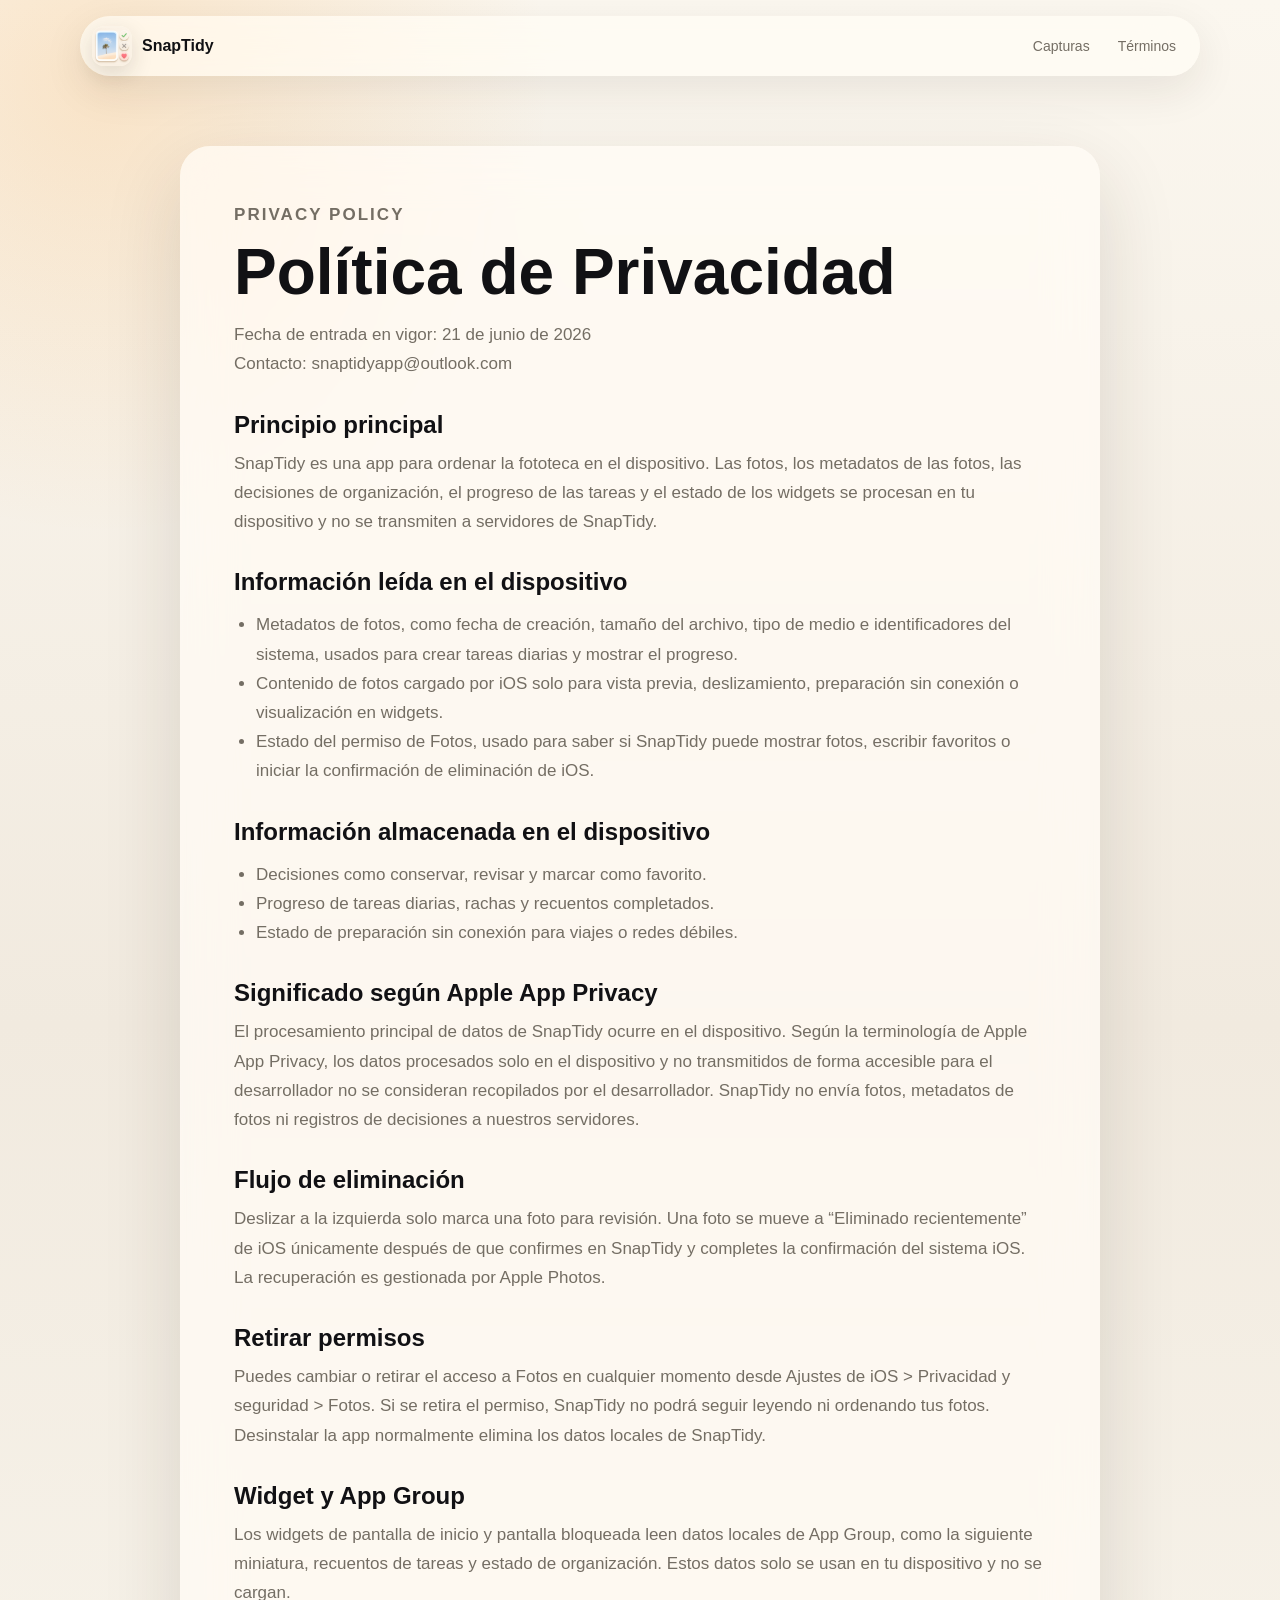
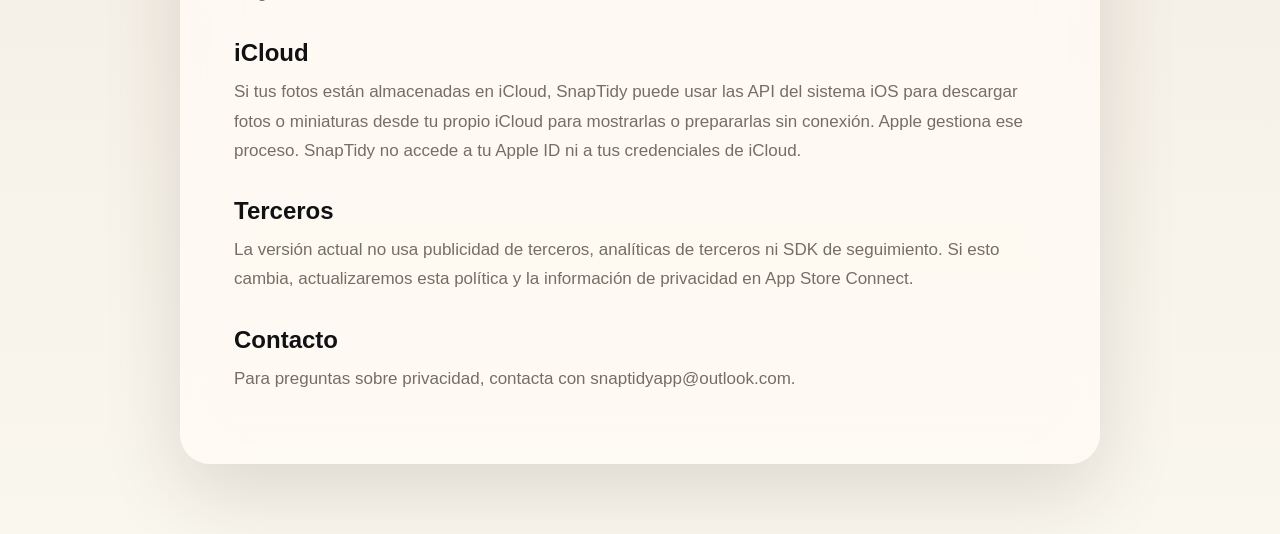
==== privacy-es.html @ 53bc17c9 "Add files via upload" ====
<!doctype html>
<html lang="es">
  <head>
    <meta charset="utf-8" />
    <meta name="viewport" content="width=device-width, initial-scale=1" />
    <title>Política de Privacidad - SnapTidy</title>
    <link rel="icon" type="image/png" href="./app-icon-light.png" />
    <link rel="apple-touch-icon" href="./app-icon-light.png" />
    <link rel="stylesheet" href="./styles.css" />
  </head>
  <body>
    <header class="site-header">
      <a class="brand" href="./index.html">
        <img class="brand-mark" src="./app-icon-light.png" alt="" />
        <span>SnapTidy</span>
      </a>
      <nav class="nav-links" aria-label="Main navigation">
        <a href="./index.html#screens">Capturas</a>
        <a href="./terms-en.html">Términos</a>
      </nav>
    </header>

    <main class="legal-page">
      <article class="legal-card">
        <p class="eyebrow">Privacy Policy</p>
        <h1>Política de Privacidad</h1>
        <p class="legal-meta">Fecha de entrada en vigor: 21 de junio de 2026<br />Contacto: snaptidyapp@outlook.com</p>

        <h2>Principio principal</h2>
        <p>SnapTidy es una app para ordenar la fototeca en el dispositivo. Las fotos, los metadatos de las fotos, las decisiones de organización, el progreso de las tareas y el estado de los widgets se procesan en tu dispositivo y no se transmiten a servidores de SnapTidy.</p>

        <h2>Información leída en el dispositivo</h2>
        <ul>
          <li>Metadatos de fotos, como fecha de creación, tamaño del archivo, tipo de medio e identificadores del sistema, usados para crear tareas diarias y mostrar el progreso.</li>
          <li>Contenido de fotos cargado por iOS solo para vista previa, deslizamiento, preparación sin conexión o visualización en widgets.</li>
          <li>Estado del permiso de Fotos, usado para saber si SnapTidy puede mostrar fotos, escribir favoritos o iniciar la confirmación de eliminación de iOS.</li>
        </ul>

        <h2>Información almacenada en el dispositivo</h2>
        <ul>
          <li>Decisiones como conservar, revisar y marcar como favorito.</li>
          <li>Progreso de tareas diarias, rachas y recuentos completados.</li>
          <li>Estado de preparación sin conexión para viajes o redes débiles.</li>
        </ul>

        <h2>Significado según Apple App Privacy</h2>
        <p>El procesamiento principal de datos de SnapTidy ocurre en el dispositivo. Según la terminología de Apple App Privacy, los datos procesados solo en el dispositivo y no transmitidos de forma accesible para el desarrollador no se consideran recopilados por el desarrollador. SnapTidy no envía fotos, metadatos de fotos ni registros de decisiones a nuestros servidores.</p>

        <h2>Flujo de eliminación</h2>
        <p>Deslizar a la izquierda solo marca una foto para revisión. Una foto se mueve a “Eliminado recientemente” de iOS únicamente después de que confirmes en SnapTidy y completes la confirmación del sistema iOS. La recuperación es gestionada por Apple Photos.</p>

        <h2>Retirar permisos</h2>
        <p>Puedes cambiar o retirar el acceso a Fotos en cualquier momento desde Ajustes de iOS > Privacidad y seguridad > Fotos. Si se retira el permiso, SnapTidy no podrá seguir leyendo ni ordenando tus fotos. Desinstalar la app normalmente elimina los datos locales de SnapTidy.</p>

        <h2>Widget y App Group</h2>
        <p>Los widgets de pantalla de inicio y pantalla bloqueada leen datos locales de App Group, como la siguiente miniatura, recuentos de tareas y estado de organización. Estos datos solo se usan en tu dispositivo y no se cargan.</p>

        <h2>iCloud</h2>
        <p>Si tus fotos están almacenadas en iCloud, SnapTidy puede usar las API del sistema iOS para descargar fotos o miniaturas desde tu propio iCloud para mostrarlas o prepararlas sin conexión. Apple gestiona ese proceso. SnapTidy no accede a tu Apple ID ni a tus credenciales de iCloud.</p>

        <h2>Terceros</h2>
        <p>La versión actual no usa publicidad de terceros, analíticas de terceros ni SDK de seguimiento. Si esto cambia, actualizaremos esta política y la información de privacidad en App Store Connect.</p>

        <h2>Contacto</h2>
        <p>Para preguntas sobre privacidad, contacta con snaptidyapp@outlook.com.</p>
      </article>
    </main>
  </body>
</html>
---- styles.css ----
:root {
  color-scheme: light;
  --text: #111114;
  --muted: #746e64;
  --paper: #f8f4ec;
  --card: rgba(255, 252, 246, 0.76);
  --cream: #fffcf6;
  --ink: #18181c;
  --orange: #f49a2f;
  --blue: #8fb6ee;
  --pink: #f37aa3;
  --green: #55c975;
  --shadow: 0 28px 80px rgba(48, 35, 19, 0.14);
  font-family: -apple-system, BlinkMacSystemFont, "SF Pro Display", "PingFang SC", "Segoe UI", sans-serif;
}

* {
  box-sizing: border-box;
}

html {
  scroll-behavior: smooth;
}

body {
  margin: 0;
  overflow-x: hidden;
  color: var(--text);
  background:
    radial-gradient(circle at 8% 4%, rgba(244, 154, 47, 0.2), transparent 28rem),
    linear-gradient(180deg, #fbf7ef 0%, #f1eadf 48%, #faf7ef 100%);
}

a {
  color: inherit;
  text-decoration: none;
}

img {
  display: block;
  max-width: 100%;
}

.site-header {
  position: sticky;
  top: 16px;
  z-index: 20;
  width: min(1120px, calc(100% - 32px));
  margin: 16px auto 0;
  display: flex;
  align-items: center;
  justify-content: space-between;
  gap: 16px;
  padding: 10px 12px;
  border-radius: 30px;
  background: rgba(255, 252, 246, 0.72);
  backdrop-filter: blur(26px) saturate(140%);
  box-shadow: 0 14px 44px rgba(48, 35, 19, 0.09);
}

.brand,
.nav-links,
.site-footer nav,
.hero-actions {
  display: flex;
  align-items: center;
}

.brand {
  gap: 10px;
  font-weight: 820;
  letter-spacing: 0;
}

.brand-mark {
  width: 40px;
  height: 40px;
  border-radius: 12px;
  object-fit: cover;
  box-shadow: 0 8px 22px rgba(41, 32, 22, 0.14);
}

.nav-links,
.site-footer nav {
  gap: 4px;
  color: var(--muted);
  font-size: 14px;
}

.nav-links a,
.site-footer a,
.lang-toggle {
  padding: 10px 12px;
  border-radius: 999px;
}

.nav-links a:hover,
.site-footer a:hover,
.lang-toggle:hover {
  color: var(--ink);
  background: rgba(255, 255, 255, 0.68);
}

.lang-toggle {
  border: 0;
  color: var(--ink);
  background: rgba(255, 255, 255, 0.78);
  font: inherit;
  font-weight: 820;
  cursor: pointer;
}

.hero {
  width: min(1120px, calc(100% - 32px));
  min-height: calc(100vh - 92px);
  margin: 0 auto;
  display: grid;
  grid-template-columns: minmax(0, 0.85fr) minmax(320px, 0.8fr);
  align-items: center;
  gap: 64px;
  padding: 58px 0 46px;
}

.hero-icon {
  width: 84px;
  height: 84px;
  margin-bottom: 22px;
  border-radius: 24px;
  box-shadow: 0 18px 48px rgba(48, 35, 19, 0.18);
}

.eyebrow {
  margin: 0 0 14px;
  color: var(--orange);
  font-size: 12px;
  font-weight: 850;
  letter-spacing: 0.12em;
  text-transform: uppercase;
}

h1,
h2,
h3,
p {
  margin-top: 0;
}

h1 {
  margin-bottom: 18px;
  font-size: clamp(58px, 8vw, 108px);
  line-height: 0.92;
  letter-spacing: 0;
}

h1 span {
  display: block;
}

h2 {
  margin-bottom: 12px;
  font-size: clamp(34px, 5vw, 64px);
  line-height: 1;
  letter-spacing: 0;
}

h3 {
  margin-bottom: 10px;
  font-size: 28px;
  line-height: 1.08;
}

.hero-line,
.section-title p,
.story-card p,
.icloud-copy p,
.legal-card p,
.legal-card li {
  color: var(--muted);
  line-height: 1.72;
}

.hero-line {
  max-width: 520px;
  margin-bottom: 28px;
  font-size: 21px;
}

.hero-actions {
  flex-wrap: wrap;
  gap: 12px;
}

.button {
  display: inline-flex;
  align-items: center;
  justify-content: center;
  min-height: 48px;
  padding: 0 20px;
  border-radius: 16px;
  font-weight: 800;
  box-shadow: 0 12px 30px rgba(48, 35, 19, 0.1);
}

.button.primary {
  color: white;
  background: var(--ink);
}

.button.secondary {
  background: rgba(255, 255, 255, 0.7);
}

.button.invert {
  color: var(--ink);
  background: white;
}

.hero-stage {
  position: relative;
  justify-self: center;
  width: min(468px, 100%);
  padding: 10px;
  border-radius: 38px;
  background: var(--card);
  backdrop-filter: blur(26px) saturate(140%);
  box-shadow: var(--shadow);
}

.phone-main {
  width: 100%;
  max-height: 74vh;
  object-fit: contain;
  border-radius: 30px;
}

.floating-decision {
  position: absolute;
  right: -26px;
  min-height: 44px;
  padding: 0 16px;
  display: inline-flex;
  align-items: center;
  border-radius: 999px;
  background: rgba(255, 252, 246, 0.82);
  backdrop-filter: blur(20px);
  box-shadow: 0 16px 42px rgba(48, 35, 19, 0.14);
  font-weight: 820;
}

.floating-decision.keep {
  top: 18%;
  border-left: 5px solid var(--green);
}

.floating-decision.discard {
  top: 32%;
  border-left: 5px solid var(--orange);
}

.floating-decision.love {
  top: 46%;
  border-left: 5px solid var(--pink);
}

.metrics {
  width: min(1120px, calc(100% - 32px));
  margin: -18px auto 76px;
  display: grid;
  grid-template-columns: repeat(3, minmax(0, 1fr));
  gap: 14px;
}

.metrics article,
.story-card,
.icloud-panel,
.legal-card {
  background: var(--card);
  backdrop-filter: blur(26px) saturate(140%);
  box-shadow: var(--shadow);
}

.metrics article {
  padding: 22px;
  border-radius: 28px;
}

.metrics strong {
  display: block;
  font-size: 42px;
  line-height: 1;
}

.metrics span {
  display: block;
  margin-top: 8px;
  color: var(--muted);
  font-size: 14px;
}

.flow-section,
.icloud-section,
.screens-section {
  width: min(1120px, calc(100% - 32px));
  margin: 0 auto;
  padding: 80px 0;
}

.section-title {
  max-width: 780px;
  margin-bottom: 30px;
}

.section-title.compact {
  max-width: 620px;
}

.story-grid {
  display: grid;
  grid-template-columns: 1.1fr 0.9fr;
  gap: 16px;
}

.story-card {
  min-height: 280px;
  padding: 26px;
  border-radius: 32px;
  overflow: hidden;
}

.story-card.large {
  grid-row: span 3;
  display: grid;
  grid-template-rows: auto 1fr;
  gap: 22px;
}

.story-card.large img {
  width: min(360px, 92%);
  justify-self: center;
  align-self: end;
  border-radius: 28px;
}

.story-card.dark {
  color: white;
  background: var(--ink);
}

.story-card.dark p,
.story-card.dark small {
  color: rgba(255, 255, 255, 0.68);
}

.step {
  display: inline-flex;
  align-items: center;
  justify-content: center;
  width: 44px;
  height: 44px;
  margin-bottom: 28px;
  border-radius: 15px;
  color: white;
  background: var(--orange);
  font-weight: 850;
}

.story-card small {
  color: var(--orange);
  font-weight: 800;
}

.icloud-section {
  display: grid;
  grid-template-columns: minmax(0, 1fr) minmax(300px, 0.72fr);
  align-items: center;
  gap: 28px;
}

.icloud-copy p {
  max-width: 680px;
  font-size: 18px;
}

.english-line {
  padding-left: 18px;
  border-left: 4px solid var(--orange);
}

.icloud-panel {
  padding: 28px;
  border-radius: 32px;
}

.icloud-panel span {
  color: var(--orange);
  font-size: 13px;
  font-weight: 850;
  letter-spacing: 0.08em;
}

.icloud-panel strong {
  display: block;
  margin: 12px 0 24px;
  font-size: 38px;
  line-height: 1;
}

.icloud-panel ul {
  display: grid;
  gap: 12px;
  margin: 0;
  padding-left: 20px;
  color: var(--muted);
}

.screens-section {
  width: 100%;
  padding-left: max(16px, calc((100% - 1120px) / 2));
  padding-right: max(16px, calc((100% - 1120px) / 2));
  background: var(--cream);
}

.screen-pairs {
  display: grid;
  grid-template-columns: 0.9fr 1.1fr 0.9fr;
  align-items: end;
  gap: 16px;
}

.screen-pairs figure {
  margin: 0;
  padding: 10px;
  border-radius: 30px;
  background: #f4ecdf;
  box-shadow: 0 22px 54px rgba(48, 35, 19, 0.12);
}

.screen-pairs img {
  width: 100%;
  height: min(58vw, 620px);
  object-fit: contain;
  border-radius: 22px;
}

.screen-pairs figcaption {
  padding: 12px 6px 4px;
  color: var(--muted);
  font-weight: 750;
}

.privacy-band {
  width: min(1120px, calc(100% - 32px));
  margin: 76px auto;
  display: flex;
  align-items: center;
  justify-content: space-between;
  gap: 22px;
  padding: 30px;
  border-radius: 34px;
  color: white;
  background: var(--ink);
  box-shadow: var(--shadow);
}

.privacy-band h2 {
  margin: 0;
  font-size: clamp(30px, 4vw, 52px);
}

.site-footer {
  width: min(1120px, calc(100% - 32px));
  margin: 0 auto;
  display: flex;
  align-items: center;
  justify-content: space-between;
  gap: 20px;
  padding: 24px 0 42px;
  color: var(--muted);
}

.site-footer strong {
  color: var(--ink);
}

.legal-page {
  width: min(920px, calc(100% - 32px));
  margin: 0 auto;
  padding: 70px 0;
}

.legal-card {
  padding: clamp(24px, 5vw, 54px);
  border-radius: 30px;
}

.legal-card h1 {
  font-size: clamp(38px, 6vw, 64px);
}

.legal-card h2 {
  margin-top: 34px;
  font-size: 24px;
}

.legal-card p,
.legal-card li {
  font-size: 17px;
}

.legal-card ul {
  padding-left: 22px;
}

.legal-meta {
  color: var(--muted);
  font-size: 15px;
}

@media (max-width: 900px) {
  .site-header {
    align-items: flex-start;
  }

  .nav-links {
    flex-wrap: wrap;
    justify-content: flex-end;
  }

  .hero,
  .icloud-section,
  .story-grid {
    grid-template-columns: 1fr;
  }

  .hero {
    min-height: auto;
    gap: 34px;
    padding-top: 46px;
  }

  .hero-stage {
    width: min(430px, 92vw);
  }

  .floating-decision {
    right: 14px;
  }

  .metrics,
  .screen-pairs {
    grid-template-columns: 1fr;
  }
}

@media (max-width: 620px) {
  .site-header,
  .site-footer,
  .privacy-band {
    flex-direction: column;
    align-items: stretch;
  }

  .nav-links,
  .site-footer nav {
    justify-content: flex-start;
    flex-wrap: wrap;
  }

  h1 {
    font-size: clamp(48px, 15vw, 64px);
  }

  .hero-copy,
  .hero-line {
    max-width: 100%;
    overflow-wrap: anywhere;
  }

  .hero-line {
    font-size: 18px;
  }

  h2 {
    font-size: clamp(34px, 11vw, 46px);
  }

  .hero-icon {
    width: 72px;
    height: 72px;
  }

  .metrics {
    margin-top: 0;
  }

  .hero-stage {
    width: 100%;
    overflow: hidden;
  }

  .floating-decision {
    display: none;
  }

  .screen-pairs {
    display: flex;
    overflow-x: auto;
    scroll-snap-type: x mandatory;
    padding-bottom: 12px;
  }

  .screen-pairs figure {
    flex: 0 0 82%;
    scroll-snap-align: center;
  }

  .screen-pairs img {
    height: 540px;
  }
}
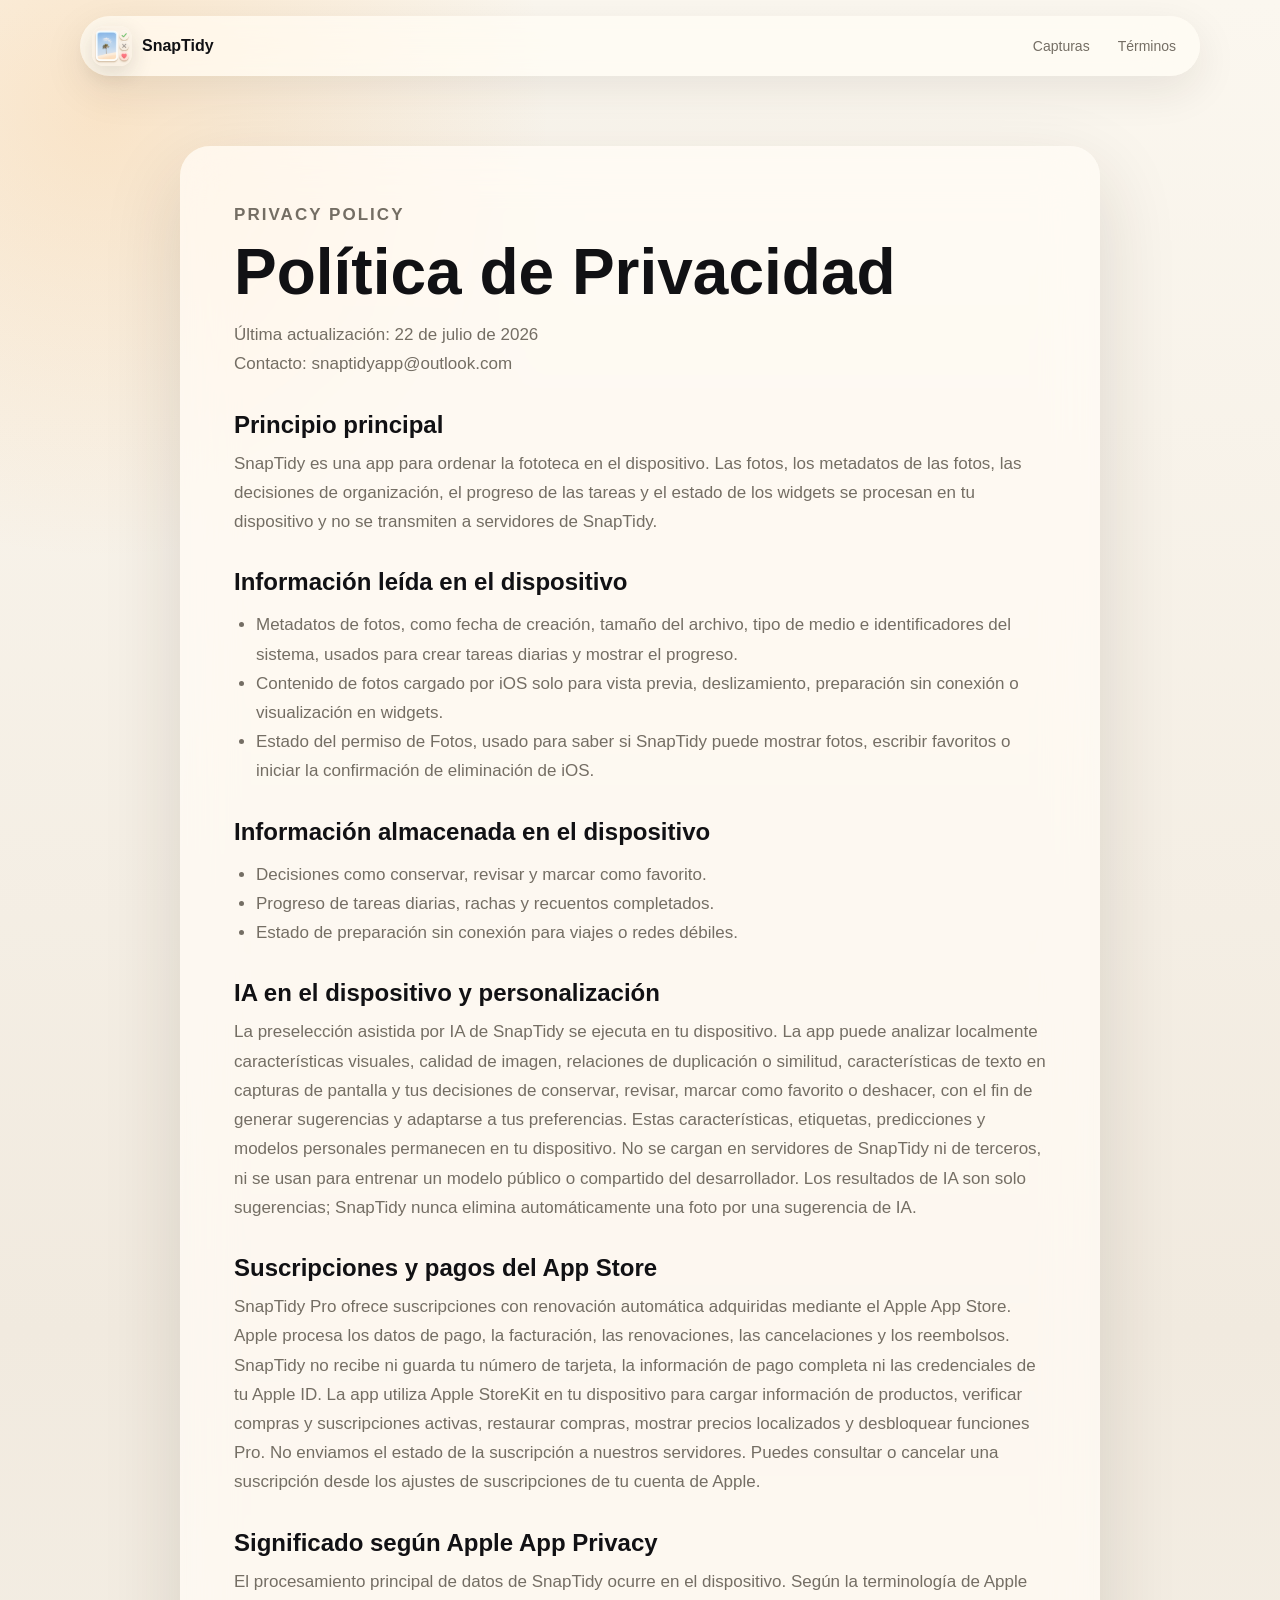
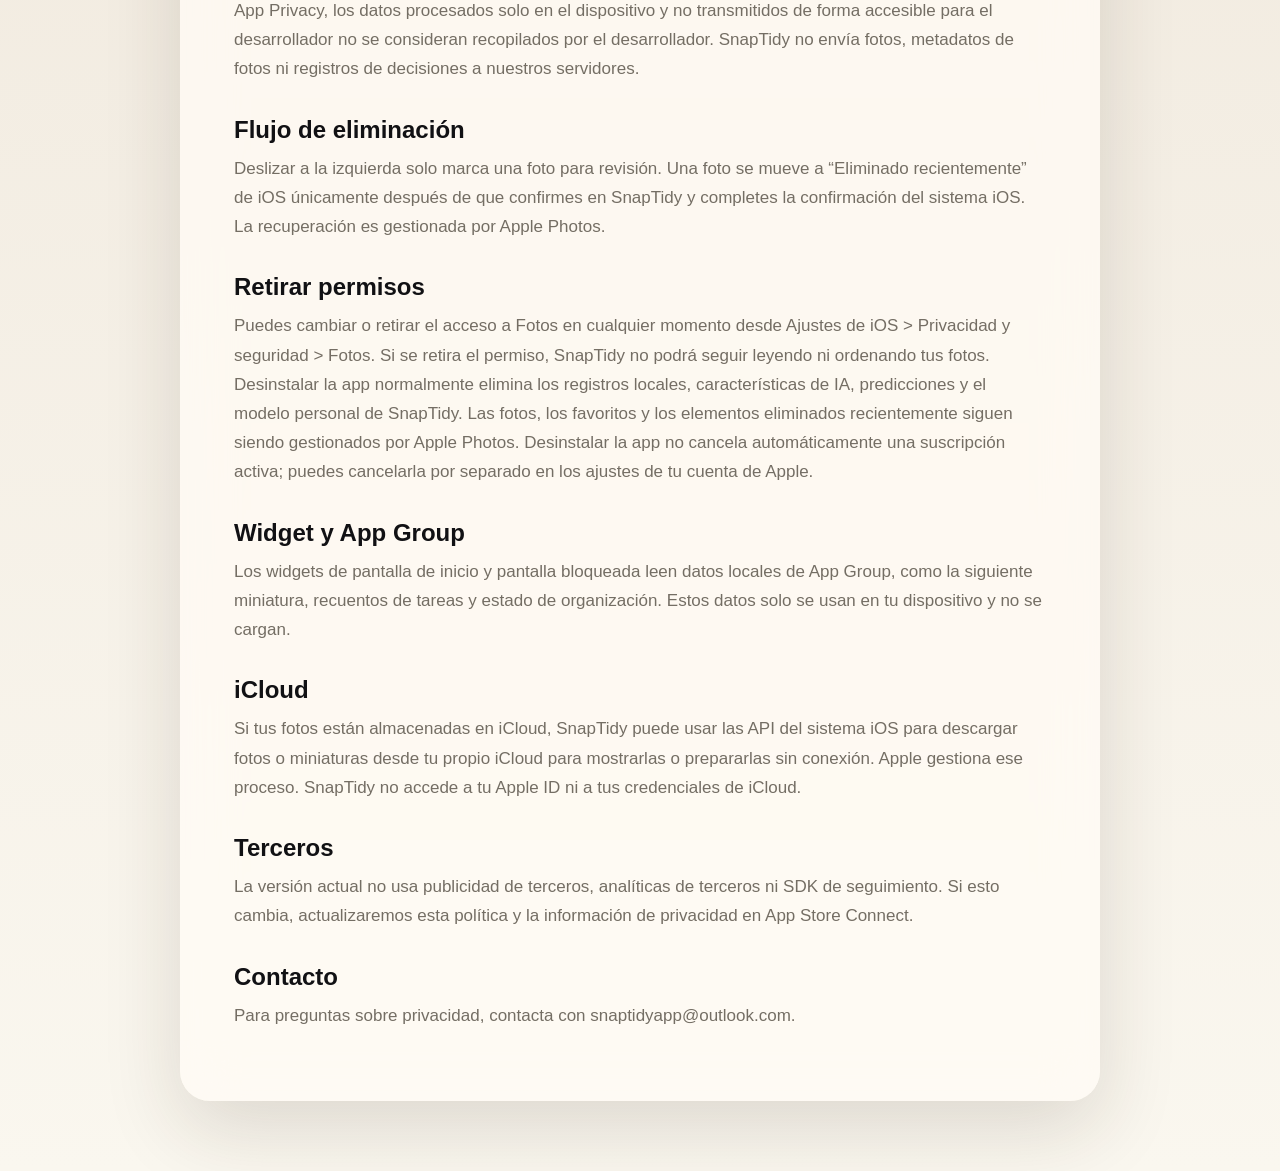
==== commit e79dff0e: "Update privacy policy for on-device AI and subscriptions" ====
--- a/privacy-es.html
+++ b/privacy-es.html
@@ -24,7 +24,7 @@
       <article class="legal-card">
         <p class="eyebrow">Privacy Policy</p>
         <h1>Política de Privacidad</h1>
-        <p class="legal-meta">Fecha de entrada en vigor: 21 de junio de 2026<br />Contacto: snaptidyapp@outlook.com</p>
+        <p class="legal-meta">Última actualización: 22 de julio de 2026<br />Contacto: snaptidyapp@outlook.com</p>
 
         <h2>Principio principal</h2>
         <p>SnapTidy es una app para ordenar la fototeca en el dispositivo. Las fotos, los metadatos de las fotos, las decisiones de organización, el progreso de las tareas y el estado de los widgets se procesan en tu dispositivo y no se transmiten a servidores de SnapTidy.</p>
@@ -43,6 +43,12 @@
           <li>Estado de preparación sin conexión para viajes o redes débiles.</li>
         </ul>
 
+        <h2>IA en el dispositivo y personalización</h2>
+        <p>La preselección asistida por IA de SnapTidy se ejecuta en tu dispositivo. La app puede analizar localmente características visuales, calidad de imagen, relaciones de duplicación o similitud, características de texto en capturas de pantalla y tus decisiones de conservar, revisar, marcar como favorito o deshacer, con el fin de generar sugerencias y adaptarse a tus preferencias. Estas características, etiquetas, predicciones y modelos personales permanecen en tu dispositivo. No se cargan en servidores de SnapTidy ni de terceros, ni se usan para entrenar un modelo público o compartido del desarrollador. Los resultados de IA son solo sugerencias; SnapTidy nunca elimina automáticamente una foto por una sugerencia de IA.</p>
+
+        <h2>Suscripciones y pagos del App Store</h2>
+        <p>SnapTidy Pro ofrece suscripciones con renovación automática adquiridas mediante el Apple App Store. Apple procesa los datos de pago, la facturación, las renovaciones, las cancelaciones y los reembolsos. SnapTidy no recibe ni guarda tu número de tarjeta, la información de pago completa ni las credenciales de tu Apple ID. La app utiliza Apple StoreKit en tu dispositivo para cargar información de productos, verificar compras y suscripciones activas, restaurar compras, mostrar precios localizados y desbloquear funciones Pro. No enviamos el estado de la suscripción a nuestros servidores. Puedes consultar o cancelar una suscripción desde los ajustes de suscripciones de tu cuenta de Apple.</p>
+
         <h2>Significado según Apple App Privacy</h2>
         <p>El procesamiento principal de datos de SnapTidy ocurre en el dispositivo. Según la terminología de Apple App Privacy, los datos procesados solo en el dispositivo y no transmitidos de forma accesible para el desarrollador no se consideran recopilados por el desarrollador. SnapTidy no envía fotos, metadatos de fotos ni registros de decisiones a nuestros servidores.</p>
 
@@ -50,7 +56,7 @@
         <p>Deslizar a la izquierda solo marca una foto para revisión. Una foto se mueve a “Eliminado recientemente” de iOS únicamente después de que confirmes en SnapTidy y completes la confirmación del sistema iOS. La recuperación es gestionada por Apple Photos.</p>
 
         <h2>Retirar permisos</h2>
-        <p>Puedes cambiar o retirar el acceso a Fotos en cualquier momento desde Ajustes de iOS > Privacidad y seguridad > Fotos. Si se retira el permiso, SnapTidy no podrá seguir leyendo ni ordenando tus fotos. Desinstalar la app normalmente elimina los datos locales de SnapTidy.</p>
+        <p>Puedes cambiar o retirar el acceso a Fotos en cualquier momento desde Ajustes de iOS > Privacidad y seguridad > Fotos. Si se retira el permiso, SnapTidy no podrá seguir leyendo ni ordenando tus fotos. Desinstalar la app normalmente elimina los registros locales, características de IA, predicciones y el modelo personal de SnapTidy. Las fotos, los favoritos y los elementos eliminados recientemente siguen siendo gestionados por Apple Photos. Desinstalar la app no cancela automáticamente una suscripción activa; puedes cancelarla por separado en los ajustes de tu cuenta de Apple.</p>
 
         <h2>Widget y App Group</h2>
         <p>Los widgets de pantalla de inicio y pantalla bloqueada leen datos locales de App Group, como la siguiente miniatura, recuentos de tareas y estado de organización. Estos datos solo se usan en tu dispositivo y no se cargan.</p>
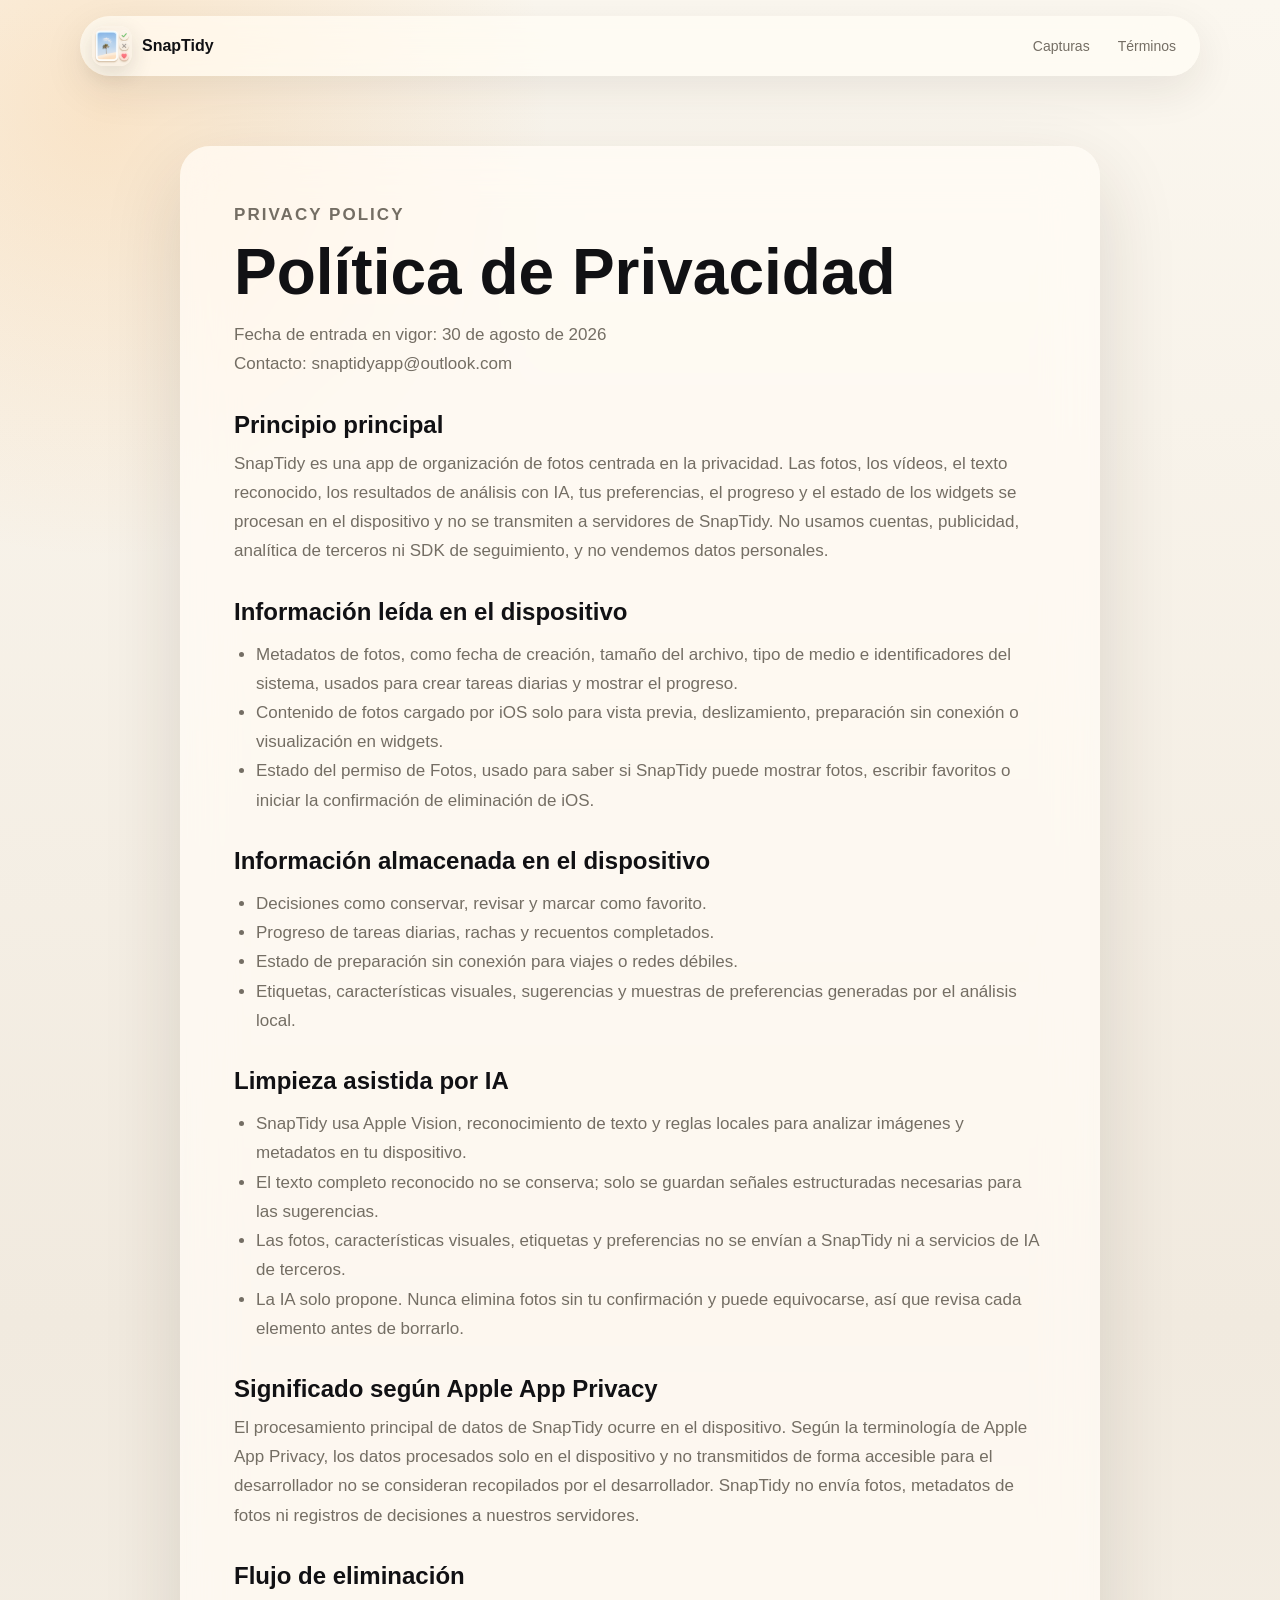
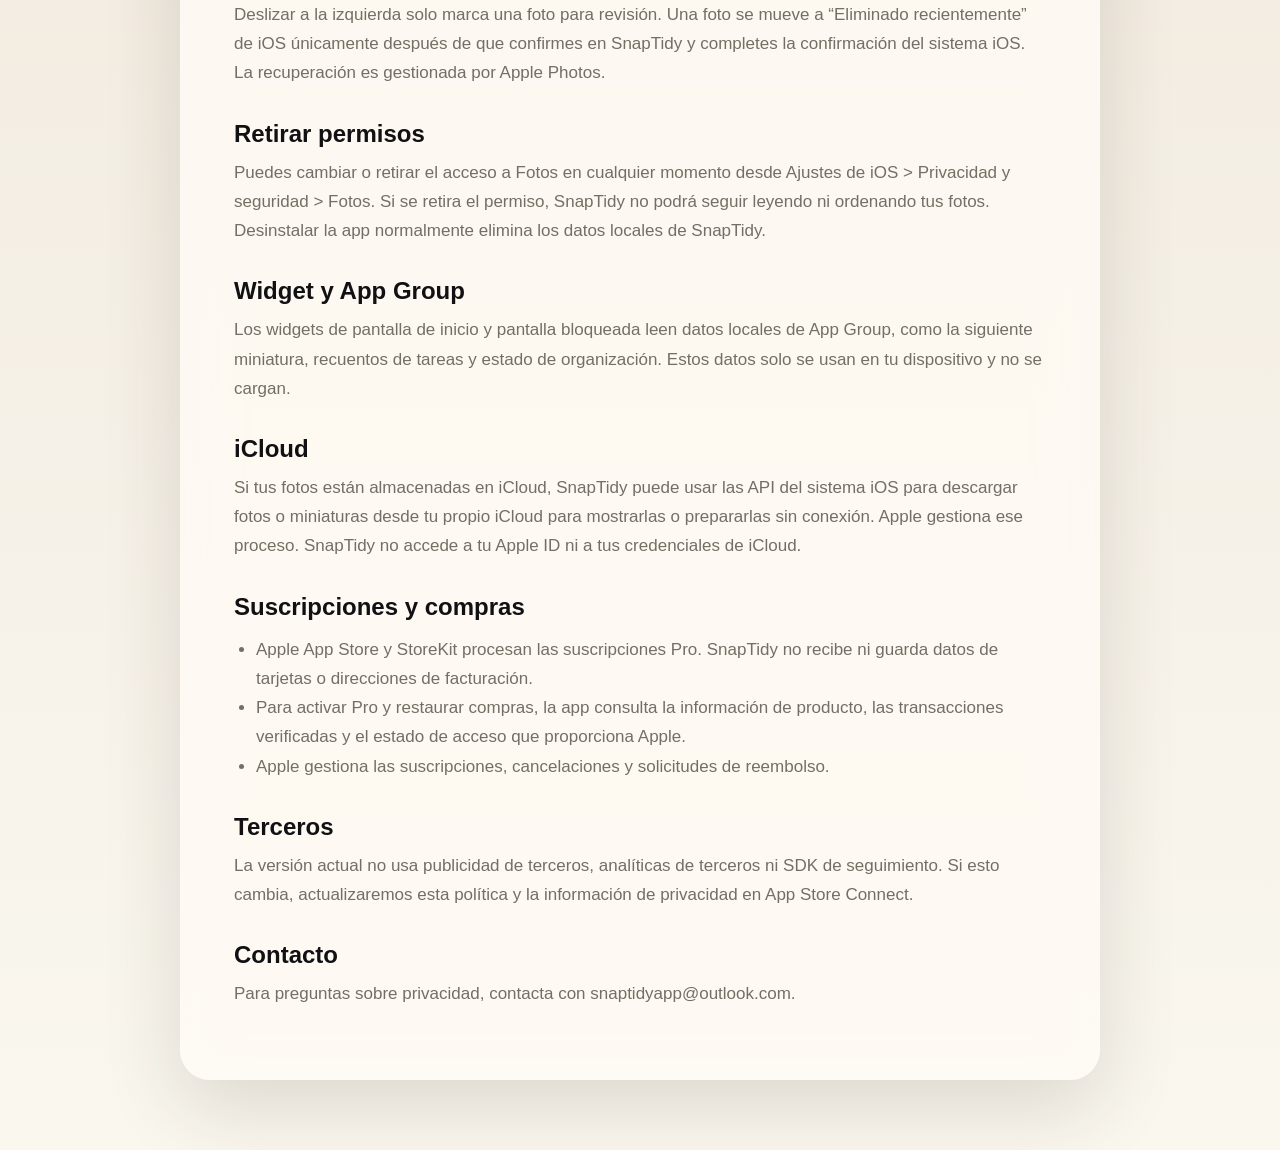
==== commit 5da5f44f: "Update localized legal pages for SnapTidy Pro" ====
--- a/privacy-es.html
+++ b/privacy-es.html
@@ -16,7 +16,7 @@
       </a>
       <nav class="nav-links" aria-label="Main navigation">
         <a href="./index.html#screens">Capturas</a>
-        <a href="./terms-en.html">Términos</a>
+        <a href="./terms-es.html">Términos</a>
       </nav>
     </header>
 
@@ -24,10 +24,10 @@
       <article class="legal-card">
         <p class="eyebrow">Privacy Policy</p>
         <h1>Política de Privacidad</h1>
-        <p class="legal-meta">Última actualización: 22 de julio de 2026<br />Contacto: snaptidyapp@outlook.com</p>
+        <p class="legal-meta">Fecha de entrada en vigor: 30 de agosto de 2026<br />Contacto: snaptidyapp@outlook.com</p>
 
         <h2>Principio principal</h2>
-        <p>SnapTidy es una app para ordenar la fototeca en el dispositivo. Las fotos, los metadatos de las fotos, las decisiones de organización, el progreso de las tareas y el estado de los widgets se procesan en tu dispositivo y no se transmiten a servidores de SnapTidy.</p>
+        <p>SnapTidy es una app de organización de fotos centrada en la privacidad. Las fotos, los vídeos, el texto reconocido, los resultados de análisis con IA, tus preferencias, el progreso y el estado de los widgets se procesan en el dispositivo y no se transmiten a servidores de SnapTidy. No usamos cuentas, publicidad, analítica de terceros ni SDK de seguimiento, y no vendemos datos personales.</p>
 
         <h2>Información leída en el dispositivo</h2>
         <ul>
@@ -41,13 +41,16 @@
           <li>Decisiones como conservar, revisar y marcar como favorito.</li>
           <li>Progreso de tareas diarias, rachas y recuentos completados.</li>
           <li>Estado de preparación sin conexión para viajes o redes débiles.</li>
+          <li>Etiquetas, características visuales, sugerencias y muestras de preferencias generadas por el análisis local.</li>
         </ul>
 
-        <h2>IA en el dispositivo y personalización</h2>
-        <p>La preselección asistida por IA de SnapTidy se ejecuta en tu dispositivo. La app puede analizar localmente características visuales, calidad de imagen, relaciones de duplicación o similitud, características de texto en capturas de pantalla y tus decisiones de conservar, revisar, marcar como favorito o deshacer, con el fin de generar sugerencias y adaptarse a tus preferencias. Estas características, etiquetas, predicciones y modelos personales permanecen en tu dispositivo. No se cargan en servidores de SnapTidy ni de terceros, ni se usan para entrenar un modelo público o compartido del desarrollador. Los resultados de IA son solo sugerencias; SnapTidy nunca elimina automáticamente una foto por una sugerencia de IA.</p>
-
-        <h2>Suscripciones y pagos del App Store</h2>
-        <p>SnapTidy Pro ofrece suscripciones con renovación automática adquiridas mediante el Apple App Store. Apple procesa los datos de pago, la facturación, las renovaciones, las cancelaciones y los reembolsos. SnapTidy no recibe ni guarda tu número de tarjeta, la información de pago completa ni las credenciales de tu Apple ID. La app utiliza Apple StoreKit en tu dispositivo para cargar información de productos, verificar compras y suscripciones activas, restaurar compras, mostrar precios localizados y desbloquear funciones Pro. No enviamos el estado de la suscripción a nuestros servidores. Puedes consultar o cancelar una suscripción desde los ajustes de suscripciones de tu cuenta de Apple.</p>
+        <h2>Limpieza asistida por IA</h2>
+        <ul>
+          <li>SnapTidy usa Apple Vision, reconocimiento de texto y reglas locales para analizar imágenes y metadatos en tu dispositivo.</li>
+          <li>El texto completo reconocido no se conserva; solo se guardan señales estructuradas necesarias para las sugerencias.</li>
+          <li>Las fotos, características visuales, etiquetas y preferencias no se envían a SnapTidy ni a servicios de IA de terceros.</li>
+          <li>La IA solo propone. Nunca elimina fotos sin tu confirmación y puede equivocarse, así que revisa cada elemento antes de borrarlo.</li>
+        </ul>
 
         <h2>Significado según Apple App Privacy</h2>
         <p>El procesamiento principal de datos de SnapTidy ocurre en el dispositivo. Según la terminología de Apple App Privacy, los datos procesados solo en el dispositivo y no transmitidos de forma accesible para el desarrollador no se consideran recopilados por el desarrollador. SnapTidy no envía fotos, metadatos de fotos ni registros de decisiones a nuestros servidores.</p>
@@ -56,13 +59,20 @@
         <p>Deslizar a la izquierda solo marca una foto para revisión. Una foto se mueve a “Eliminado recientemente” de iOS únicamente después de que confirmes en SnapTidy y completes la confirmación del sistema iOS. La recuperación es gestionada por Apple Photos.</p>
 
         <h2>Retirar permisos</h2>
-        <p>Puedes cambiar o retirar el acceso a Fotos en cualquier momento desde Ajustes de iOS > Privacidad y seguridad > Fotos. Si se retira el permiso, SnapTidy no podrá seguir leyendo ni ordenando tus fotos. Desinstalar la app normalmente elimina los registros locales, características de IA, predicciones y el modelo personal de SnapTidy. Las fotos, los favoritos y los elementos eliminados recientemente siguen siendo gestionados por Apple Photos. Desinstalar la app no cancela automáticamente una suscripción activa; puedes cancelarla por separado en los ajustes de tu cuenta de Apple.</p>
+        <p>Puedes cambiar o retirar el acceso a Fotos en cualquier momento desde Ajustes de iOS > Privacidad y seguridad > Fotos. Si se retira el permiso, SnapTidy no podrá seguir leyendo ni ordenando tus fotos. Desinstalar la app normalmente elimina los datos locales de SnapTidy.</p>
 
         <h2>Widget y App Group</h2>
         <p>Los widgets de pantalla de inicio y pantalla bloqueada leen datos locales de App Group, como la siguiente miniatura, recuentos de tareas y estado de organización. Estos datos solo se usan en tu dispositivo y no se cargan.</p>
 
         <h2>iCloud</h2>
         <p>Si tus fotos están almacenadas en iCloud, SnapTidy puede usar las API del sistema iOS para descargar fotos o miniaturas desde tu propio iCloud para mostrarlas o prepararlas sin conexión. Apple gestiona ese proceso. SnapTidy no accede a tu Apple ID ni a tus credenciales de iCloud.</p>
+
+        <h2>Suscripciones y compras</h2>
+        <ul>
+          <li>Apple App Store y StoreKit procesan las suscripciones Pro. SnapTidy no recibe ni guarda datos de tarjetas o direcciones de facturación.</li>
+          <li>Para activar Pro y restaurar compras, la app consulta la información de producto, las transacciones verificadas y el estado de acceso que proporciona Apple.</li>
+          <li>Apple gestiona las suscripciones, cancelaciones y solicitudes de reembolso.</li>
+        </ul>
 
         <h2>Terceros</h2>
         <p>La versión actual no usa publicidad de terceros, analíticas de terceros ni SDK de seguimiento. Si esto cambia, actualizaremos esta política y la información de privacidad en App Store Connect.</p>
